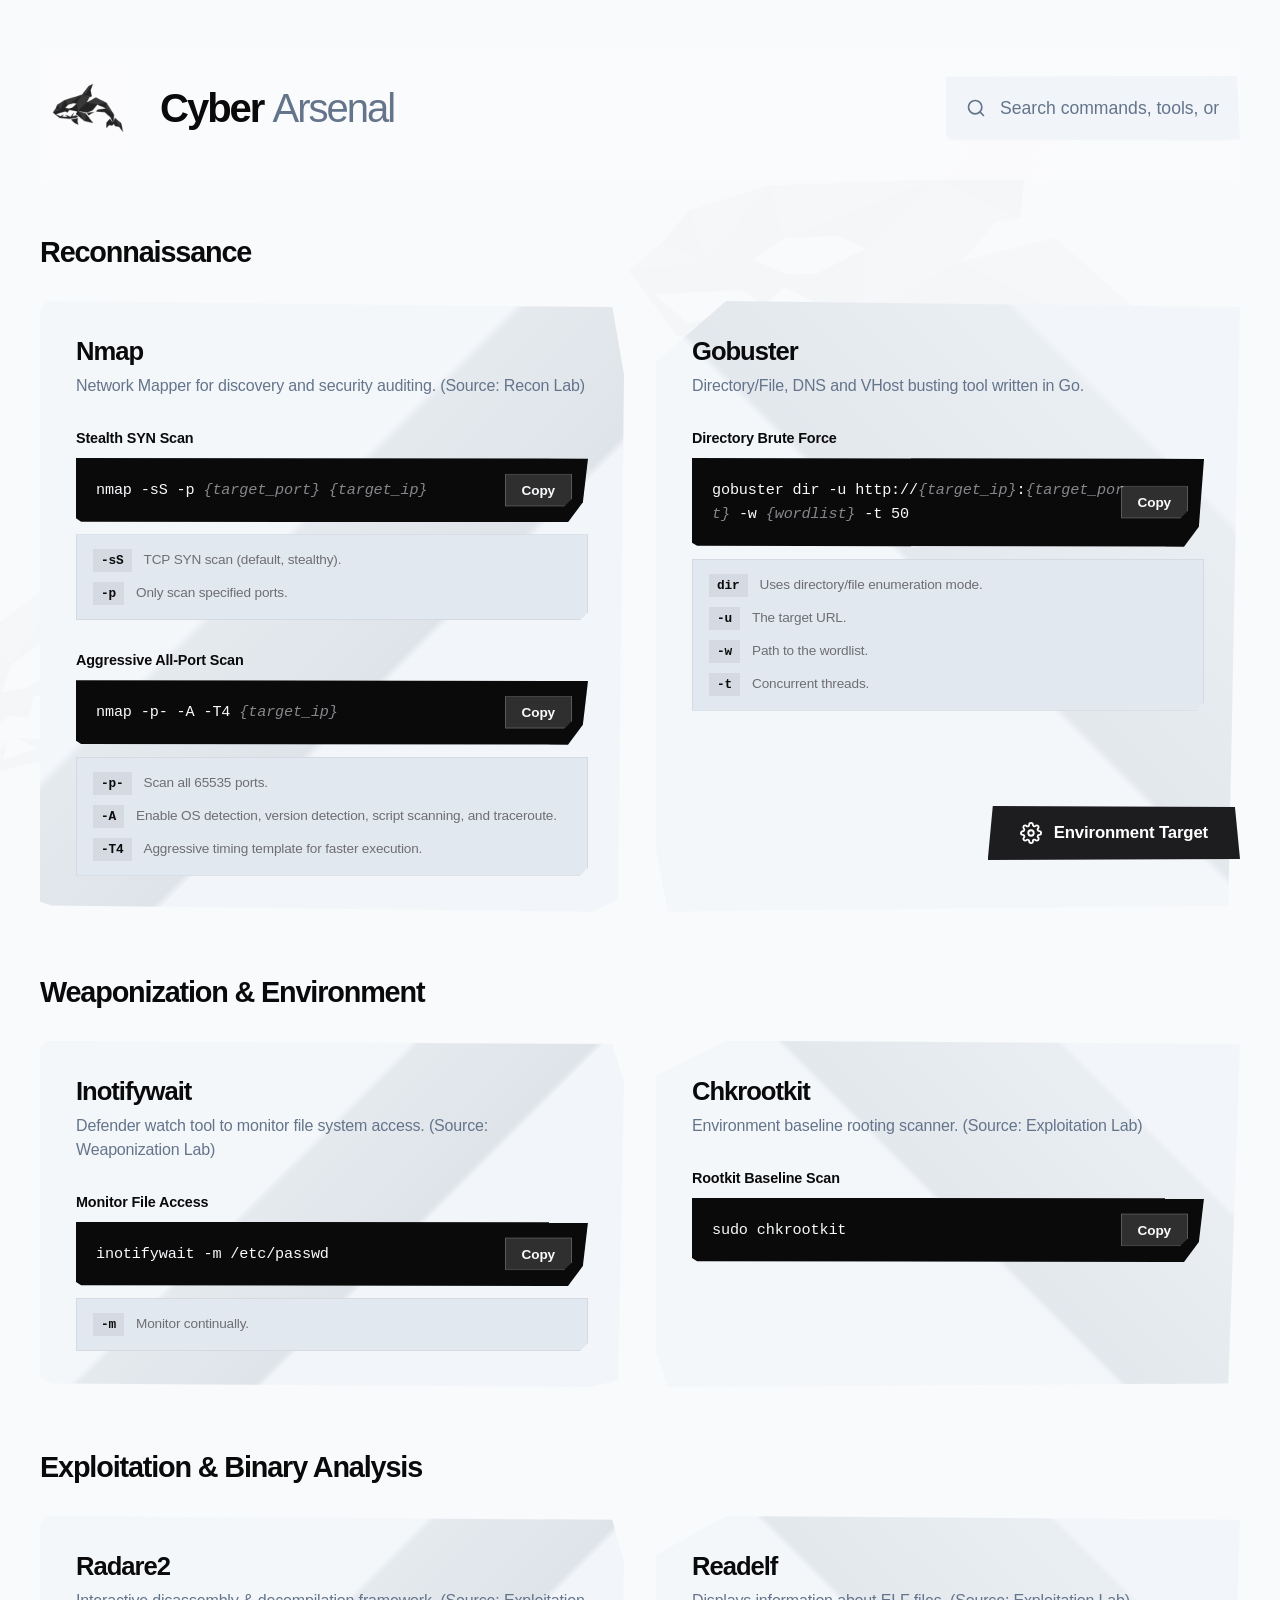
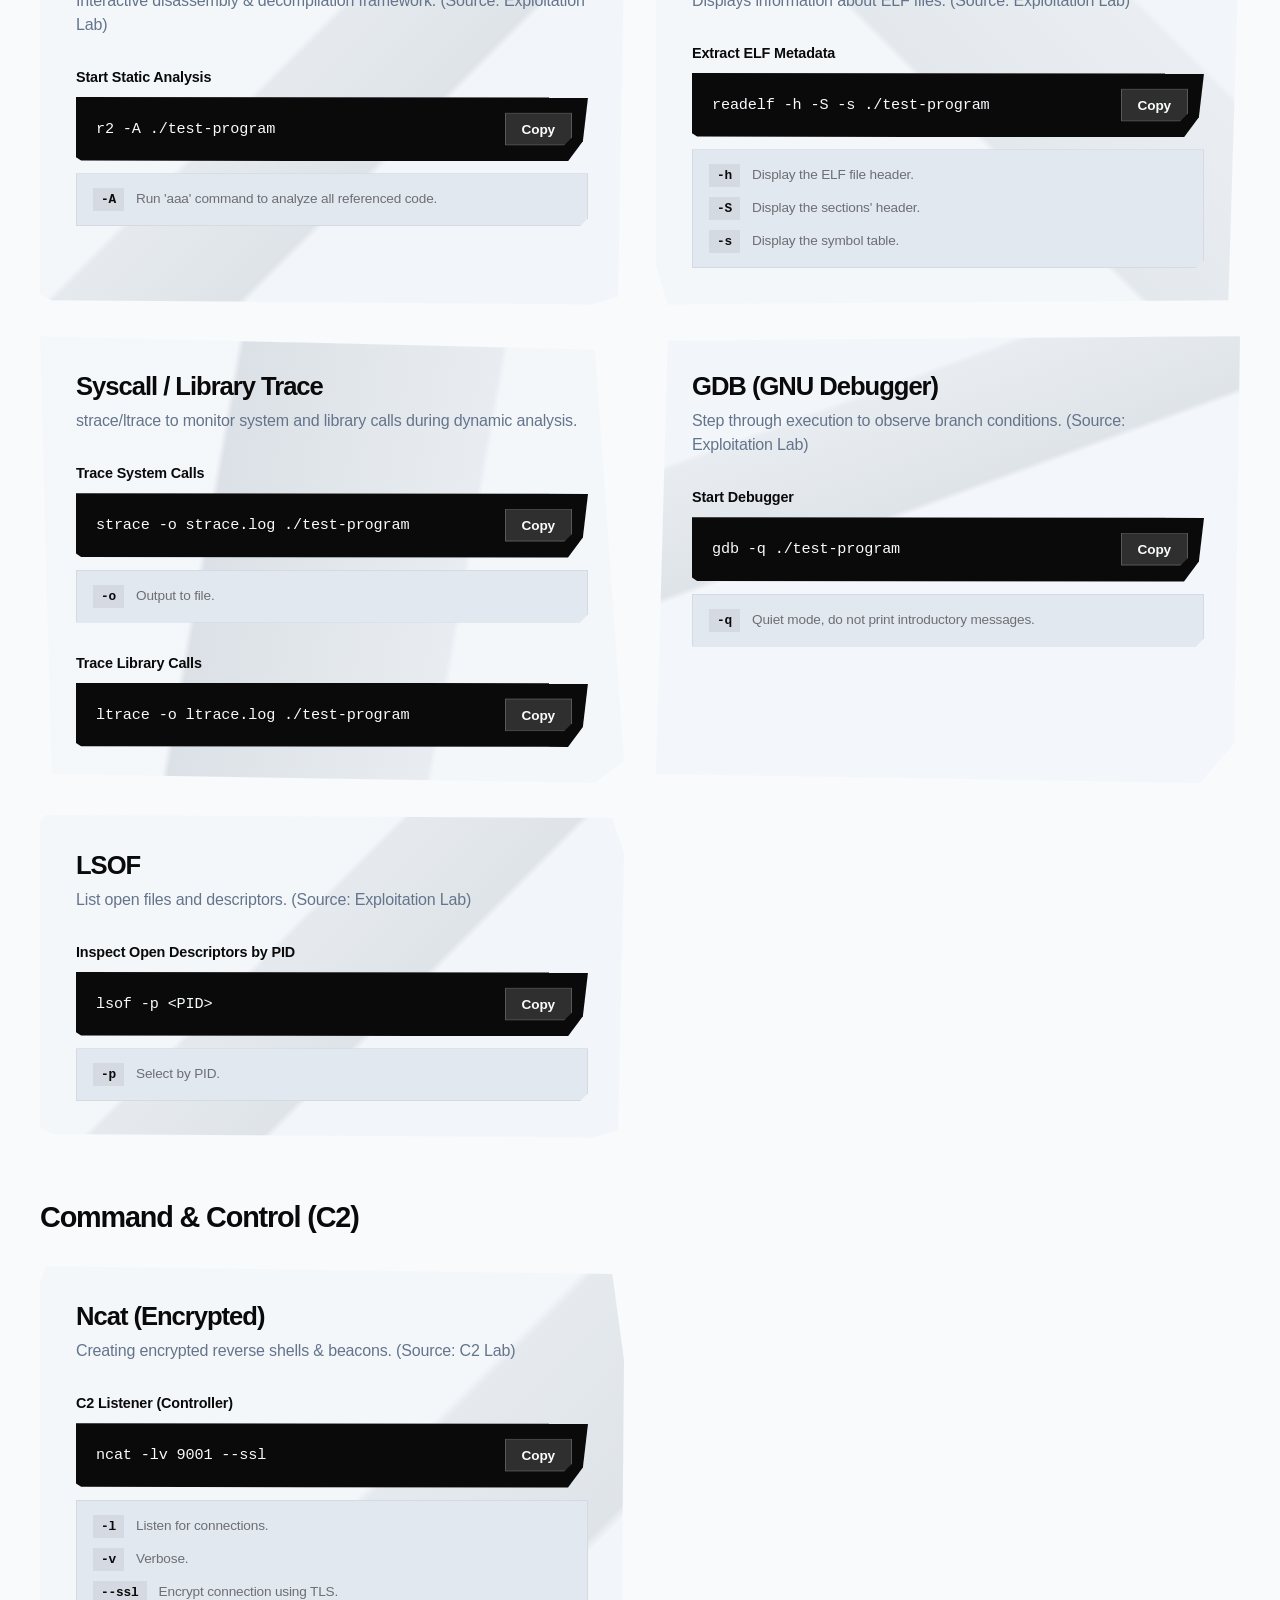
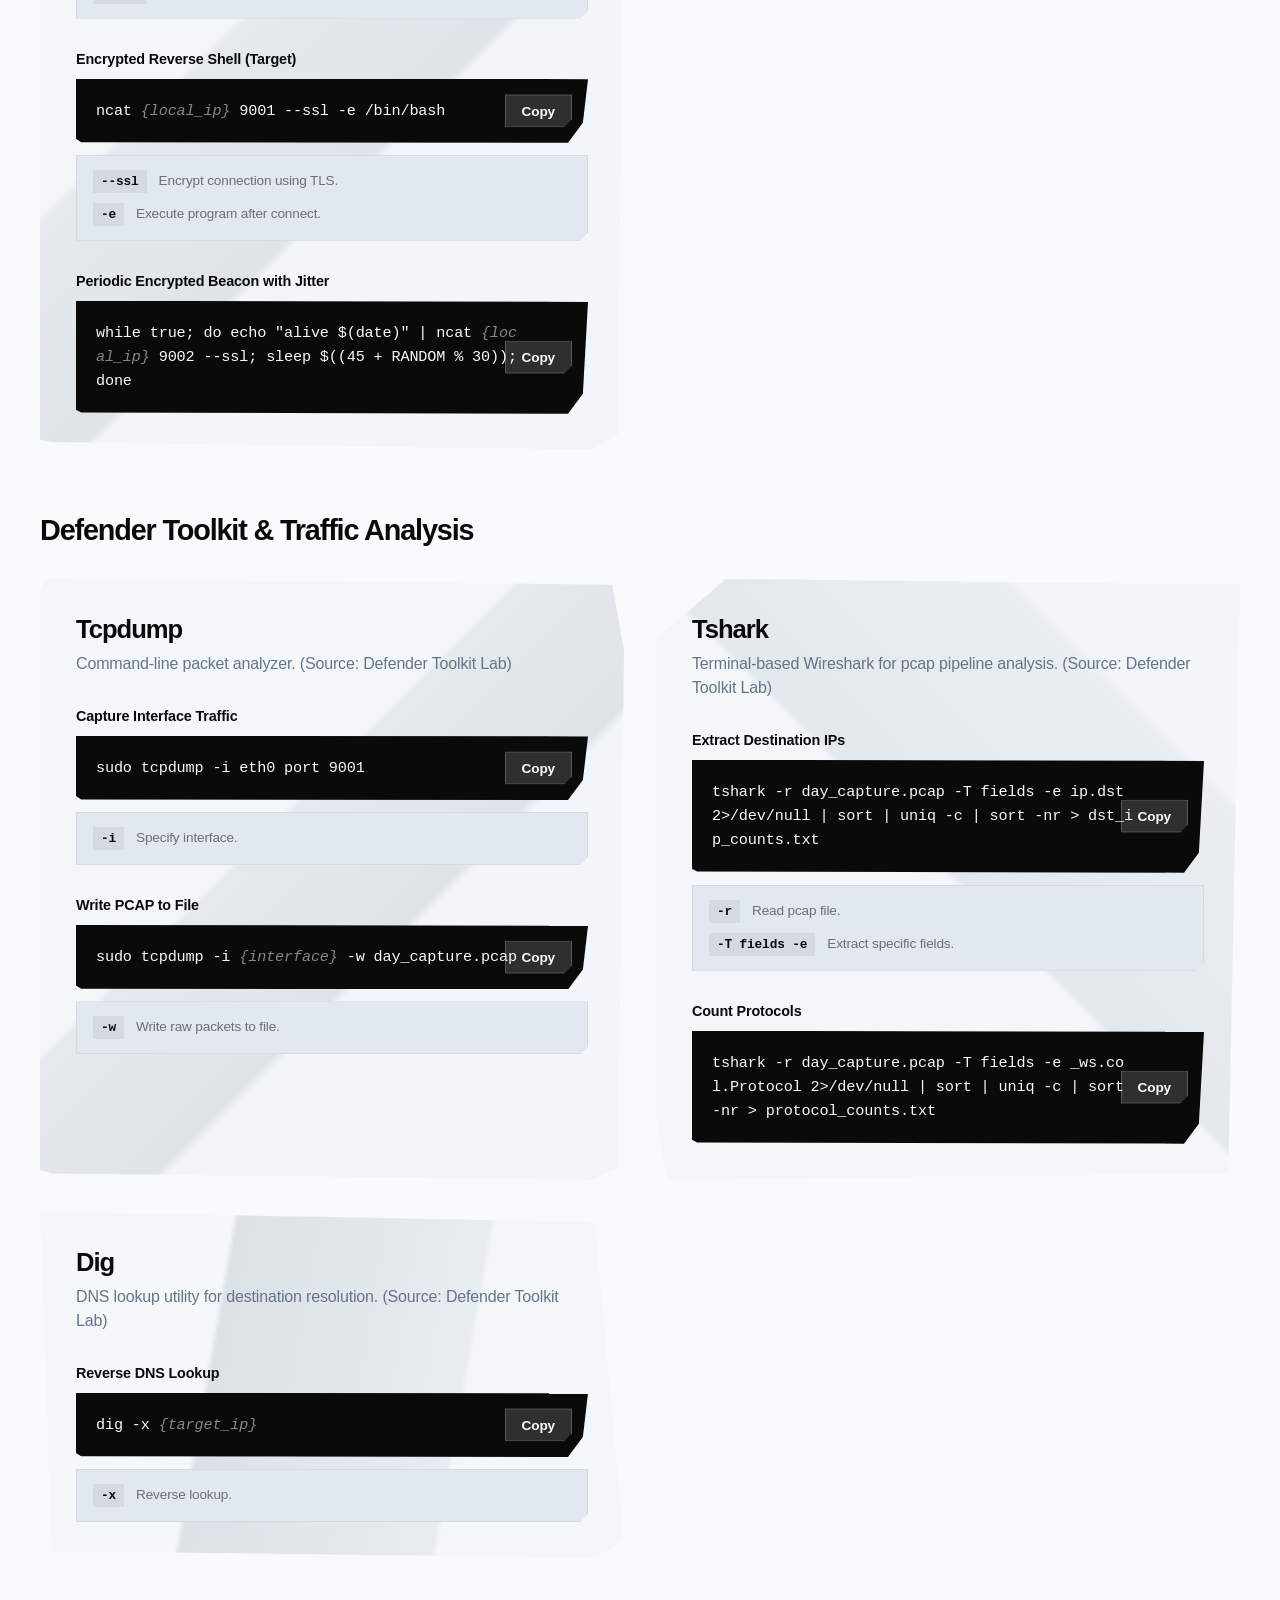
==== index.html @ f86ede05 "Checkpoint: Finalized Orca Origami Stealth Architecture" ====
<!DOCTYPE html>
<html lang="en">
<head>
    <meta charset="UTF-8">
    <meta name="viewport" content="width=device-width, initial-scale=1.0">
    <title>Cyber Arsenal</title>
    <!-- Brand Favicon -->
    <link rel="icon" type="image/png" href="assets/logo.png">
    
    <!-- Modern Fonts: Inter mimicking San Francisco -->
    <link rel="preconnect" href="https://fonts.googleapis.com">
    <link rel="preconnect" href="https://fonts.gstatic.com" crossorigin>
    <link href="https://fonts.googleapis.com/css2?family=Inter:wght@300;400;500;600;700&display=swap" rel="stylesheet">
    <link id="theme-stylesheet" rel="stylesheet" href="css/style.css">
</head>
<body>
    <!-- Subtle gradient background -->
    <div class="apple-bg-effect"></div>

    <!-- Ambient Geometry Watermarks -->
    <div class="bg-watermark bg-watermark-1">
        <img src="assets/logo.png" alt="" />
    </div>
    <div class="bg-watermark bg-watermark-2">
        <img src="assets/logo.png" alt="" />
    </div>

    <!-- Floating Overlay System -->
    <div id="config-overlay" class="config-overlay">
        <!-- Sidebar: Global Targets now acts as Floating Panel -->
        <aside id="config-panel" class="sidebar frosted-glass">
            <div class="sidebar-header">
                <h1 class="logo">Cyber <span>Menu</span></h1>
                <p class="subtitle">Global Variables</p>
                <div class="header-divider"></div>
            </div>
            
            <div class="global-state-panel">
                <h2 class="panel-title">Environment Variables</h2>
                
                <div class="input-group">
                    <label for="target_ip">Target IP</label>
                    <div class="input-wrapper">
                        <input type="text" id="target_ip" placeholder="e.g. 10.10.10.5" />
                    </div>
                </div>
                
                <div class="input-group">
                    <label for="interface">Network Interface</label>
                    <div class="input-wrapper">
                        <input type="text" id="interface" placeholder="eth0 / tun0 / wlan0" />
                    </div>
                </div>
                
                <div class="input-group">
                    <label for="target_port">Target Port</label>
                    <div class="input-wrapper">
                        <input type="text" id="target_port" placeholder="80" />
                    </div>
                </div>
                
                <div class="input-group">
                    <label for="local_ip">Local IP (LHOST)</label>
                    <div class="input-wrapper">
                        <input type="text" id="local_ip" placeholder="10.10.14.8" />
                    </div>
                </div>
                
                <div class="input-group">
                    <label for="wordlist">Wordlist Path</label>
                    <div class="input-wrapper">
                        <input type="text" id="wordlist" placeholder="/usr/share/wordlists/rockyou.txt" />
                    </div>
                </div>
                
                <div class="input-group">
                    <label for="username">Target Username</label>
                    <div class="input-wrapper">
                        <input type="text" id="username" placeholder="admin" />
                    </div>
                </div>
            </div>
            
            <div class="sidebar-footer">
                <button id="reset-state" class="btn-apple-outline">Reset Environment</button>
            </div>
        </aside>
    </div>

    <!-- Main Application -->
    <div class="app-container">
        <!-- Main Content: Tool Arsenal -->
        <main class="main-content">
            <header class="main-header">
                <div class="brand-container">
                    <img src="assets/logo.png" alt="Cyber Arsenal Icon" class="brand-icon">
                    <div class="logo-main">Cyber <span>Arsenal</span></div>
                </div>
                
                <div class="search-container apple-search frosted-glass">
                    <svg class="search-icon" viewBox="0 0 24 24" fill="none" stroke="currentColor" stroke-width="2" stroke-linecap="round" stroke-linejoin="round"><circle cx="11" cy="11" r="8"></circle><line x1="21" y1="21" x2="16.65" y2="16.65"></line></svg>
                    <input type="text" id="search-tools" placeholder="Search commands, tools, or tags..." />
                </div>
            </header>
            
            <div class="arsenal-container" id="arsenal-container">
                <!-- Dynamically populated by JS -->
                <div class="loading-state">
                    Loading Arsenal Database...
                </div>
            </div>
        </main>
    </div>

    <!-- The Floating Access Point (Bottom Center) -->
    <button id="config-fab" class="config-fab">
        <svg viewBox="0 0 24 24" fill="none" stroke="currentColor" stroke-width="2" stroke-linecap="round" stroke-linejoin="round"><circle cx="12" cy="12" r="3"></circle><path d="M19.4 15a1.65 1.65 0 0 0 .33 1.82l.06.06a2 2 0 0 1 0 2.83 2 2 0 0 1-2.83 0l-.06-.06a1.65 1.65 0 0 0-1.82-.33 1.65 1.65 0 0 0-1 1.51V21a2 2 0 0 1-2 2 2 2 0 0 1-2-2v-.09A1.65 1.65 0 0 0 9 19.4a1.65 1.65 0 0 0-1.82.33l-.06.06a2 2 0 0 1-2.83 0 2 2 0 0 1 0-2.83l.06-.06a1.65 1.65 0 0 0 .33-1.82 1.65 1.65 0 0 0-1.51-1H3a2 2 0 0 1-2-2 2 2 0 0 1 2-2h.09A1.65 1.65 0 0 0 4.6 9a1.65 1.65 0 0 0-.33-1.82l-.06-.06a2 2 0 0 1 0-2.83 2 2 0 0 1 2.83 0l.06.06a1.65 1.65 0 0 0 1.82.33H9a1.65 1.65 0 0 0 1-1.51V3a2 2 0 0 1 2-2 2 2 0 0 1 2 2v.09a1.65 1.65 0 0 0 1 1.51 1.65 1.65 0 0 0 1.82-.33l.06-.06a2 2 0 0 1 2.83 0 2 2 0 0 1 0 2.83l-.06.06a1.65 1.65 0 0 0-.33 1.82V9a1.65 1.65 0 0 0 1.51 1H21a2 2 0 0 1 2 2 2 2 0 0 1-2 2h-.09a1.65 1.65 0 0 0-1.51 1z"></path></svg>
        Environment Target
    </button>

    <script src="js/app.js"></script>
</body>
</html>
---- css/style.css ----
:root {
    /* Orca Minimalist Aesthetic */
    --bg-light: #F8FAFC; 
    --surface-color: #F1F5F9; /* Sleek cool grey to make 3D folds visible */
    
    /* Typography Colors */
    --apple-text-dark: #0A0A0B; 
    --apple-text-gray: #64748B;
    --apple-text-light: #F1F5F9;
    
    /* UI Elements */
    --apple-border: rgba(10, 10, 11, 0.06);
    --apple-input-bg: #F1F5F9;
    --apple-blue: #0A192F; 
    --apple-blue-hover: #112240;
    
    /* Code Blocks */
    --code-bg: #0A0A0B; 
    --code-text: #F8FAFC;
    
    /* Fonts */
    --font-ui: -apple-system, BlinkMacSystemFont, "SF Pro Text", "SF Pro Display", "Segoe UI", Roboto, Helvetica, Arial, sans-serif;
    --font-code: "SF Mono", SFMono-Regular, Consolas, "Liberation Mono", Menlo, Courier, monospace;
    
    --transition: all 0.4s cubic-bezier(0.16, 1, 0.3, 1);
}

* {
    box-sizing: border-box;
    margin: 0;
    padding: 0;
    -webkit-font-smoothing: antialiased;
    -moz-osx-font-smoothing: grayscale;
}

body {
    background-color: var(--bg-light);
    color: var(--apple-text-dark);
    font-family: var(--font-ui);
    min-height: 100vh;
    position: relative;
    letter-spacing: -0.01em;
}

.apple-bg-effect {
    display: none; /* No artificial backgrounds, pure space */
}

/* --- Ambient Geometry Watermarks --- */
.bg-watermark {
    position: fixed;
    z-index: 0;
    pointer-events: none;
    opacity: 0.02; /* Incredibly faint stealth watermark */
    mix-blend-mode: multiply;
}

.bg-watermark-1 {
    top: -15%;
    right: -10%;
    transform: rotate(15deg);
}

.bg-watermark-1 img {
    width: 900px;
    height: auto;
}

.bg-watermark-2 {
    bottom: -10%;
    left: -15%;
    transform: rotate(-20deg);
}

.bg-watermark-2 img {
    width: 700px;
    height: auto;
}

.app-container {
    display: block;
    min-height: 100vh;
    width: 100%;
    position: relative;
    transition: filter 0.5s ease-in-out, transform 1s ease-in-out;
}

/* --- CONFIG OVERLAY --- */
.config-overlay {
    position: fixed;
    top: 0; left: 0; width: 100vw; height: 100vh;
    background: rgba(251, 251, 253, 0.6);
    backdrop-filter: blur(28px);
    -webkit-backdrop-filter: blur(28px);
    z-index: 200;
    display: flex;
    align-items: flex-end;
    justify-content: center;
    padding-bottom: 80px;
    opacity: 0;
    pointer-events: none;
    transition: opacity 0.5s cubic-bezier(0.16, 1, 0.3, 1);
}

body.config-open .config-overlay {
    opacity: 1;
    pointer-events: auto;
}

body.config-open {
    overflow: hidden;
}

/* --- FAB (Floating Action Button) --- */
.config-fab {
    position: fixed;
    bottom: 40px;
    right: 40px;
    background: #1D1D1F;
    color: #FFF;
    border: none;
    border-radius: 0;
    padding: 16px 32px;
    display: flex;
    align-items: center;
    gap: 12px;
    font-size: 1.05rem;
    font-weight: 600;
    filter: drop-shadow(6px 6px 0px var(--apple-blue));
    cursor: pointer;
    z-index: 100;
    transition: all 0.2s ease-out;
    font-family: var(--font-ui);
    letter-spacing: -0.01em;
    clip-path: polygon(2% 0%, 98% 2%, 100% 98%, 0% 100%);
}

.config-fab:hover {
    transform: translate(-4px, -4px);
    filter: drop-shadow(10px 10px 0px var(--apple-blue));
}

.config-fab:active {
    transform: translate(0, 0);
    filter: drop-shadow(0px 0px 0px var(--apple-blue));
}

.config-fab svg {
    width: 22px;
    height: 22px;
}

body.config-open .config-fab {
    opacity: 0;
    transform: translateY(30px) scale(0.9);
    pointer-events: none;
}

/* Barrel Roll Easter Egg */
.barrel-roll {
    animation: roll 1.5s cubic-bezier(0.25, 1, 0.5, 1);
}

@keyframes roll {
    0% { transform: rotate(0); }
    100% { transform: rotate(360deg); }
}

/* --- SIDEBAR AS FLOATING MODAL --- */
.sidebar {
    width: 400px;
    max-height: 80vh;
    display: flex;
    flex-direction: column;
    padding: 40px 32px;
    background: var(--surface-color);
    border: none;
    border-radius: 0;
    filter: drop-shadow(12px 12px 0px var(--apple-blue));
    clip-path: polygon(
        1% 1%, 99% -1%, 
        100% calc(100% - 32px), calc(100% - 24px) 100%, 
        -1% 99%, 2% calc(100% - 20px)
    );
    
    /* Animation origin from bottom right */
    transform: translateY(40px) scale(0.9);
    transform-origin: bottom center;
    opacity: 0;
    transition: all 0.5s cubic-bezier(0.16, 1, 0.3, 1);
}

body.config-open .sidebar {
    transform: translateY(0) scale(1);
    opacity: 1;
}

.sidebar-header {
    margin-bottom: 32px;
}

.logo {
    font-size: 1.4rem;
    font-weight: 700;
    letter-spacing: -0.03em;
    color: var(--apple-text-dark);
}

.logo span {
    font-weight: 400;
    color: var(--apple-text-gray);
}

.subtitle {
    font-size: 0.85rem;
    color: var(--apple-text-gray);
    margin-top: 4px;
    font-weight: 500;
}

.global-state-panel {
    flex-grow: 1;
    display: flex;
    flex-direction: column;
    gap: 20px;
    overflow-y: auto;
    padding-right: 12px;
    padding-bottom: 20px;
}

/* Custom Scrollbar - Mac Style */
::-webkit-scrollbar {
    width: 6px;
    height: 6px;
}
::-webkit-scrollbar-track {
    background: transparent; 
}
::-webkit-scrollbar-thumb {
    background: rgba(0,0,0,0.15); 
    border-radius: 10px;
}
::-webkit-scrollbar-thumb:hover {
    background: rgba(0,0,0,0.25); 
}

.panel-title {
    font-size: 0.75rem;
    font-weight: 600;
    text-transform: uppercase;
    letter-spacing: 0.06em;
    color: var(--apple-text-gray);
    margin-bottom: 8px;
}

.input-group {
    display: flex;
    flex-direction: column;
    gap: 8px;
}

.input-group label {
    font-size: 0.85rem;
    color: var(--apple-text-dark);
    font-weight: 600;
    padding-left: 2px;
}

.input-wrapper {
    position: relative;
    border-radius: 0;
    background: var(--apple-input-bg);
    border: 2px solid transparent; /* Hard border */
    transition: var(--transition);
    overflow: hidden;
    clip-path: polygon(0 0, 100% 0, 100% calc(100% - 8px), calc(100% - 8px) 100%, 0 100%);
}

.input-wrapper:focus-within {
    background: var(--surface-color);
    border-color: var(--apple-blue);
}

.input-wrapper input {
    width: 100%;
    background: transparent;
    border: none;
    color: var(--apple-text-dark);
    font-family: var(--font-code);
    font-size: 0.9rem;
    padding: 14px 16px;
    outline: none;
    font-weight: 500;
}

.input-wrapper input::placeholder {
    color: var(--apple-text-gray);
    opacity: 0.6;
    font-weight: 400;
}

.sidebar-footer {
    padding-top: 24px;
}

.btn-apple-outline {
    width: 100%;
    background: transparent;
    color: var(--apple-text-dark);
    border: 2px solid var(--apple-text-dark);
    border-radius: 0;
    padding: 12px;
    font-size: 0.95rem;
    font-weight: 600;
    cursor: pointer;
    transition: all 0.2s ease-out;
    box-shadow: 4px 4px 0px var(--apple-text-dark);
    clip-path: polygon(0 0, 100% 0, 100% calc(100% - 10px), calc(100% - 10px) 100%, 0 100%);
}

.btn-apple-outline:hover {
    background: var(--apple-text-dark);
    color: var(--surface-color);
    transform: translate(-2px, -2px);
    box-shadow: 6px 6px 0px var(--apple-text-dark);
    border-color: var(--apple-text-dark);
}

/* --- MAIN CONTENT --- */
.main-content {
    max-width: 1400px;
    margin: 0 auto;
    display: flex;
    flex-direction: column;
    overflow-y: visible; /* no longer inner scroll */
    padding: 48px 40px;
}

.main-header {
    margin-bottom: 56px;
    position: sticky;
    top: 0;
    z-index: 20;
    padding-top: 12px;
    padding-bottom: 24px;
    display: flex;
    justify-content: space-between;
    align-items: center;
    background: var(--bg-light);
    background: rgba(251, 251, 253, 0.85);
    backdrop-filter: blur(20px);
}

.brand-container {
    display: flex;
    align-items: center;
    gap: 24px;
    user-select: none;
}

.brand-icon {
    width: 96px; /* Massive branding */
    height: 96px;
    border-radius: 0;
    mix-blend-mode: multiply; /* Ensures pure white icon background becomes literally transparent on our off-white app bg */
}

.logo-main {
    font-size: 2.5rem; /* Supersized to match */
    font-weight: 800;
    letter-spacing: -0.05em;
    color: var(--apple-text-dark);
}
.logo-main span {
    font-weight: 400;
    color: var(--apple-text-gray);
}

.search-container {
    display: flex;
    align-items: center;
    max-width: 640px;
    background: var(--surface-color);
    border-radius: 0;
    padding: 6px 20px;
    filter: drop-shadow(6px 6px 0px rgba(10, 25, 47, 0.1));
    border: none; /* Borders conflict with clip-path edges visually */
    transition: all 0.2s ease-out;
    clip-path: polygon(
        0% 2%, 99% 0%, 
        100% 98%, calc(100% - 12px) 100%, 
        1% 99%, 0% calc(100% - 6px)
    );
}

.search-container:focus-within {
    filter: drop-shadow(8px 8px 0px var(--apple-blue));
    transform: translate(-2px, -2px);
}

.search-icon {
    width: 20px;
    height: 20px;
    color: var(--apple-text-gray);
    margin-right: 14px;
}

.search-container input {
    flex-grow: 1;
    background: transparent;
    border: none;
    padding: 16px 0;
    color: var(--apple-text-dark);
    font-family: var(--font-ui);
    font-size: 1.1rem;
    font-weight: 500;
    outline: none;
}

.search-container input::placeholder {
    color: var(--apple-text-gray);
    font-weight: 400;
}

/* --- ARSENAL / TOOL CARDS --- */
.arsenal-container {
    display: flex;
    flex-direction: column;
    gap: 64px;
    padding-bottom: 120px;
}

.category-section {
    animation: simpleFade 0.6s ease-out backwards;
}

@keyframes simpleFade {
    0% { opacity: 0; }
}

.category-title {
    font-size: 1.8rem;
    font-weight: 700;
    color: var(--apple-text-dark);
    margin-bottom: 32px;
    letter-spacing: -0.04em;
}

.tools-grid {
    display: grid;
    grid-template-columns: repeat(auto-fill, minmax(500px, 1fr));
    gap: 32px;
}

/* Pure Apple Hardware Style Card -> Crumpled Origami Geometry */
.tool-card {
    background: var(--surface-color);
    border-radius: 0;
    padding: 36px;
    transition: all 0.2s ease-out;
    filter: drop-shadow(8px 8px 0px rgba(10, 25, 47, 0.05));
    border: none;
    animation: cardEntrance 0.7s cubic-bezier(0.16, 1, 0.3, 1) backwards;
    animation-delay: var(--stagger-delay, 0ms);
    position: relative;
    /* Varied clip-paths applied via pure CSS :nth-child down below */
}

/* Base Origami Crease Plane */
.tool-card::before {
    content: '';
    position: absolute;
    top: 0; right: 0; bottom: 0; left: 0;
    pointer-events: none;
    z-index: 0;
    /* Varied crease gradients applied via CSS :nth-child down below */
}

/* --- THE ORIGAMI VARIATIONS (pseudo-random facets based on nth-card) --- */

/* V1: Right Side Fold (Standard) */
.tool-card:nth-child(4n+1) {
    clip-path: polygon(1% 0%, 98% 1%, 100% 12%, 99% 98%, calc(100% - 32px) 100%, 2% 99%, 0% calc(100% - 10px), 0% 2%);
}
.tool-card:nth-child(4n+1)::before {
    background: linear-gradient(135deg, rgba(255,255,255,0.2) 40%, rgba(10,25,47,0.05) 41%, rgba(10,25,47,0.08) 60%, rgba(255,255,255,0.1) 61%);
}
.tool-card:nth-child(4n+1):hover {
    filter: drop-shadow(12px 12px 0px var(--apple-blue));
    transform: translate(-4px, -4px);
}

/* V2: Top-Left Slash, Horizontal Folds */
.tool-card:nth-child(4n+2) {
    clip-path: polygon(0% 10%, 12% 0%, 100% 1%, 98% 99%, 2% 100%, 0% 90%);
}
.tool-card:nth-child(4n+2)::before {
    background: linear-gradient(45deg, rgba(255,255,255,0.2) 50%, rgba(10,25,47,0.06) 51%, rgba(10,25,47,0.03) 80%, rgba(255,255,255,0.1) 81%);
}
.tool-card:nth-child(4n+2):hover {
    filter: drop-shadow(-10px 10px 0px var(--apple-blue));
    transform: translate(4px, -4px); /* Shadow drops bottom-left, box goes top-right */
}

/* V3: Aggressive Slant, Steep Vertical Fold */
.tool-card:nth-child(4n+3) {
    clip-path: polygon(0% 0%, 95% 3%, 100% 95%, 95% 100%, 2% 98%);
}
.tool-card:nth-child(4n+3)::before {
    background: linear-gradient(100deg, rgba(255,255,255,0.25) 30%, rgba(10,25,47,0.09) 31%, rgba(10,25,47,0.04) 70%, rgba(255,255,255,0.2) 71%);
}
.tool-card:nth-child(4n+3):hover {
    filter: drop-shadow(10px -10px 0px var(--apple-blue));
    transform: translate(-4px, 4px); /* Shadow drops top-right, box goes bottom-left */
}

/* V4: Heavy Bottom Angle, Deep Cut */
.tool-card:nth-child(4n+4) {
    clip-path: polygon(2% 1%, 100% 0%, 99% calc(100% - 40px), calc(100% - 40px) 100%, 0% 98%);
}
.tool-card:nth-child(4n+4)::before {
    background: linear-gradient(160deg, rgba(255,255,255,0.1) 20%, rgba(10,25,47,0.04) 21%, rgba(10,25,47,0.08) 40%, rgba(255,255,255,0.15) 41%);
}
.tool-card:nth-child(4n+4):hover {
    filter: drop-shadow(-12px -10px 0px var(--apple-blue));
    transform: translate(6px, 5px); /* Shadow drops top-left, box goes bottom-right */
}

/* Force text and components above the crease shadow */
.tool-card > * {
    position: relative;
    z-index: 2;
}

@keyframes cardEntrance {
    0% { opacity: 0; transform: translateY(40px); }
}

.tool-header {
    margin-bottom: 32px;
}

.tool-name {
    font-size: 1.6rem;
    font-weight: 700;
    color: var(--apple-text-dark);
    margin-bottom: 8px;
    letter-spacing: -0.04em;
}

.tool-desc {
    font-size: 1rem;
    color: var(--apple-text-gray);
    line-height: 1.5;
    font-weight: 400;
}

.command-block {
    margin-bottom: 32px;
}

.command-block:last-child {
    margin-bottom: 0;
}

.command-title {
    font-size: 0.9rem;
    font-weight: 600;
    color: var(--apple-text-dark);
    margin-bottom: 12px;
}

.command-snippet-container {
    position: relative;
    /* High contrast dark terminal block for tools */
    background: var(--code-bg);
    border-radius: 0;
    padding: 20px 64px 20px 20px;
    display: flex;
    align-items: center;
    border: none;
    clip-path: polygon(
        0% 0%, 100% 1%, 
        99% calc(100% - 20px), calc(100% - 20px) 100%, 
        1% 99%, 0% calc(100% - 4px)
    );
}

.command-text {
    font-family: var(--font-code);
    font-size: 0.95rem;
    color: var(--code-text);
    line-height: 1.6;
    word-break: break-all;
    font-weight: 500;
}

/* Flag Descriptions */
.command-flags {
    margin-top: 12px;
    padding: 14px 16px;
    background: #E2E8F0; /* Slightly darker than card surface to inset */
    border-radius: 0;
    font-size: 0.85rem;
    display: flex;
    flex-direction: column;
    gap: 10px;
    border: 1px solid rgba(0,0,0,0.06);
    clip-path: polygon(0 0, 100% 0, 100% calc(100% - 8px), calc(100% - 8px) 100%, 0 100%);
}

.flag-row {
    display: flex;
    gap: 12px;
    align-items: baseline;
}

.flag-name {
    font-family: var(--font-code);
    font-weight: 600;
    color: var(--apple-text-dark);
    font-size: 0.8rem;
    background: rgba(0,0,0,0.06);
    padding: 4px 8px;
    border-radius: 0;
    white-space: nowrap;
}

.flag-desc {
    color: #6E6E73;
    line-height: 1.5;
    font-weight: 400;
}

/* Dynamic Variables inside dark code block */
.dynamic-var {
    color: #38BDF8; /* Aquatic Neon Cyan */
    font-weight: 600;
}

.missing-var {
    color: #86868B;
    font-style: italic;
    font-weight: 400;
}

.copy-btn {
    position: absolute;
    right: 16px;
    top: 50%;
    transform: translateY(-50%);
    background: rgba(255,255,255,0.15);
    border: 1px solid rgba(255,255,255,0.2);
    color: var(--code-text);
    cursor: pointer;
    transition: all 0.2s ease-out;
    padding: 8px 16px;
    border-radius: 0;
    font-weight: 600;
    font-size: 0.85rem;
    letter-spacing: -0.01em;
    clip-path: polygon(0 0, 100% 0, 100% calc(100% - 8px), calc(100% - 8px) 100%, 0 100%);
}

.copy-btn::after {
    display: none;
}

.copy-btn:hover {
    background: var(--code-text);
    color: var(--code-bg);
}

.copy-btn:active {
    transform: translateY(-50%) translate(2px, 2px);
}

.copy-btn.copied {
    background: #38BDF8; /* Aquatic Cyan Success instead of apple green */
    color: #0A0A0B;
}

/* Apple-style floating notification - Simple and elegant */
.notification {
    position: fixed;
    bottom: 40px;
    left: 50%;
    transform: translateX(-50%) translateY(30px) scale(0.95);
    background: rgba(255, 255, 255, 0.95);
    backdrop-filter: blur(20px);
    border: 1px solid rgba(0,0,0,0.05);
    color: var(--apple-text-dark);
    padding: 16px 32px;
    border-radius: 30px;
    font-size: 1rem;
    font-weight: 600;
    opacity: 0;
    transition: all 0.5s cubic-bezier(0.16, 1, 0.3, 1);
    z-index: 100;
    box-shadow: 0 12px 40px rgba(0,0,0,0.12);
    display: flex;
    align-items: center;
    gap: 12px;
}

.notification::before {
    content: '';
    display: inline-block;
    width: 10px;
    height: 10px;
    background: #34C759;
    border-radius: 50%;
}

.notification.show {
    transform: translateX(-50%) translateY(0) scale(1);
    opacity: 1;
}

@media (max-width: 1200px) {
    .tools-grid { grid-template-columns: 1fr; }
}
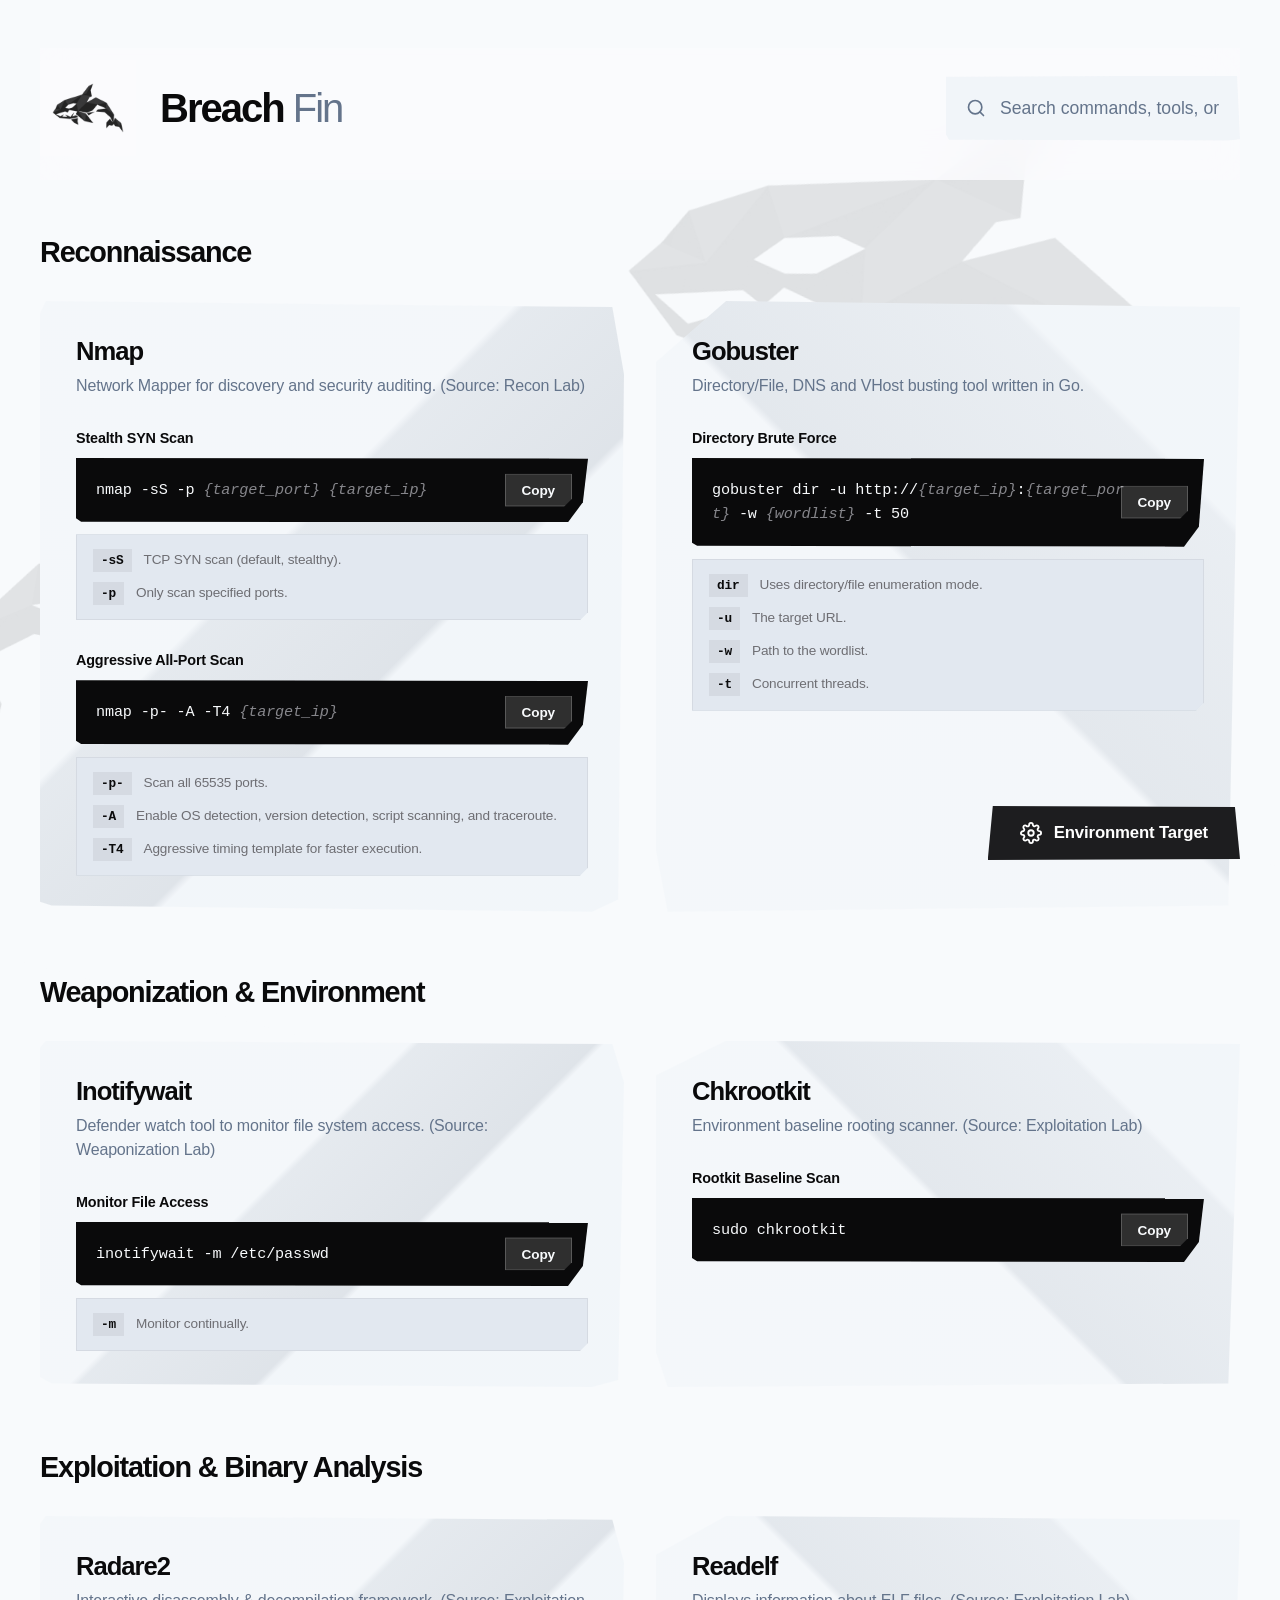
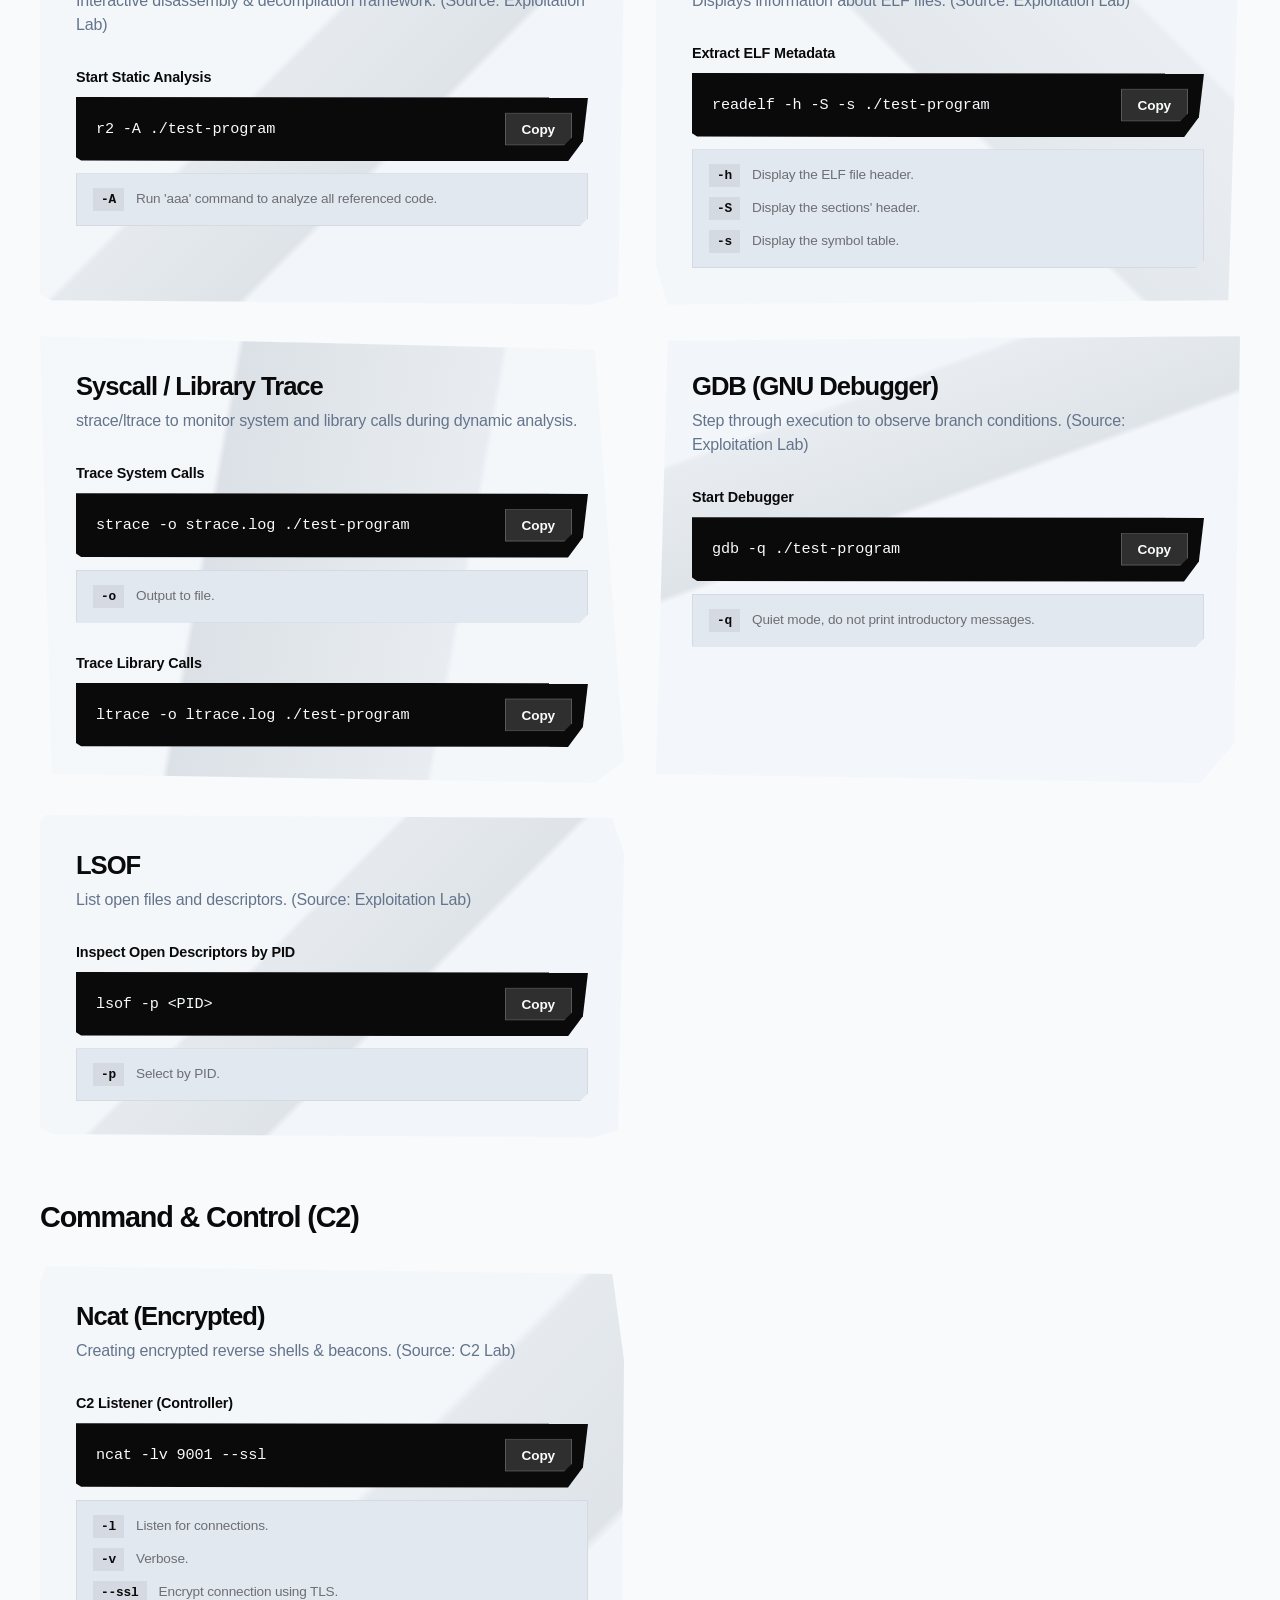
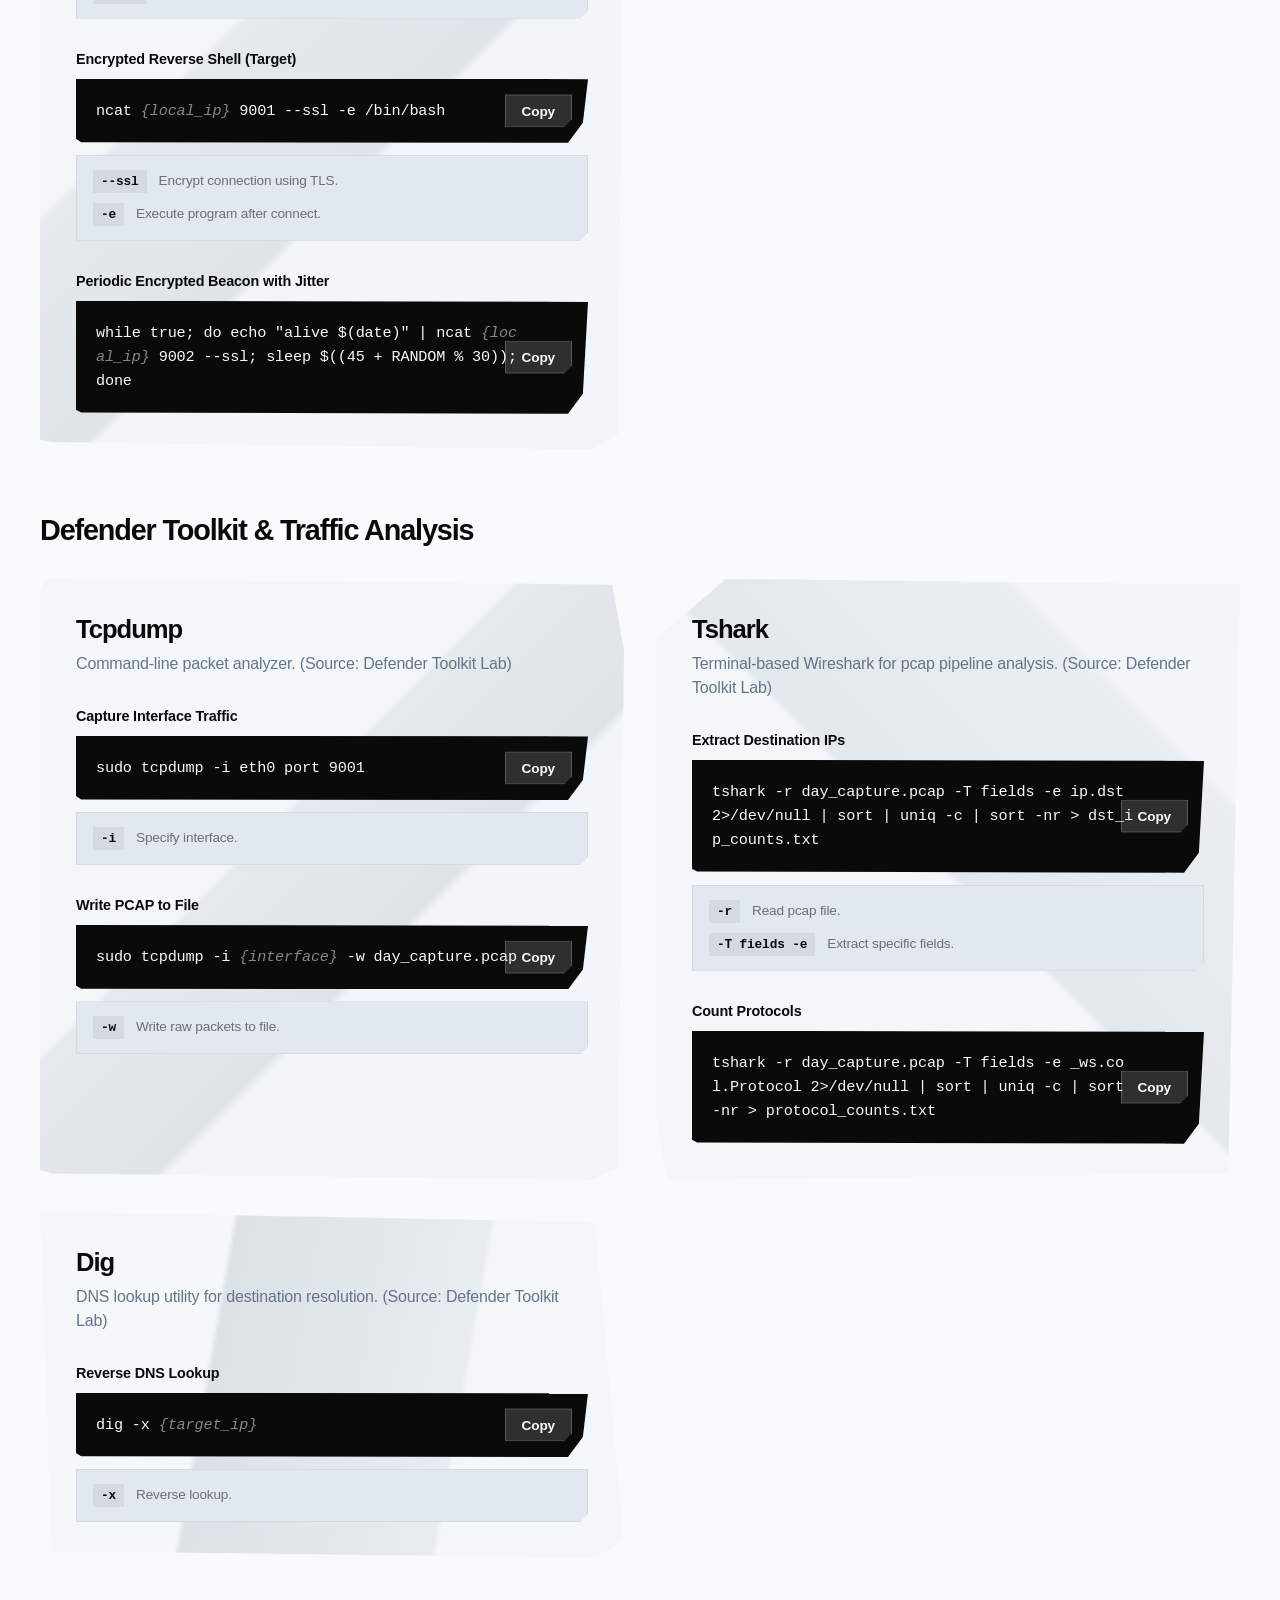
==== commit 27b4c774: "normalize comment text" ====
--- a/index.html
+++ b/index.html
@@ -3,21 +3,21 @@
 <head>
     <meta charset="UTF-8">
     <meta name="viewport" content="width=device-width, initial-scale=1.0">
-    <title>Cyber Arsenal</title>
-    <!-- Brand Favicon -->
+    <title>BreachFin</title>
+    <!-- Favicon -->
     <link rel="icon" type="image/png" href="assets/logo.png">
     
-    <!-- Modern Fonts: Inter mimicking San Francisco -->
+    <!-- Fonts -->
     <link rel="preconnect" href="https://fonts.googleapis.com">
     <link rel="preconnect" href="https://fonts.gstatic.com" crossorigin>
     <link href="https://fonts.googleapis.com/css2?family=Inter:wght@300;400;500;600;700&display=swap" rel="stylesheet">
     <link id="theme-stylesheet" rel="stylesheet" href="css/style.css">
 </head>
 <body>
-    <!-- Subtle gradient background -->
+    <!-- Background -->
     <div class="apple-bg-effect"></div>
 
-    <!-- Ambient Geometry Watermarks -->
+    <!-- Watermarks -->
     <div class="bg-watermark bg-watermark-1">
         <img src="assets/logo.png" alt="" />
     </div>
@@ -25,12 +25,12 @@
         <img src="assets/logo.png" alt="" />
     </div>
 
-    <!-- Floating Overlay System -->
+    <!-- Overlay -->
     <div id="config-overlay" class="config-overlay">
-        <!-- Sidebar: Global Targets now acts as Floating Panel -->
+        <!-- Sidebar -->
         <aside id="config-panel" class="sidebar frosted-glass">
             <div class="sidebar-header">
-                <h1 class="logo">Cyber <span>Menu</span></h1>
+                <h1 class="logo">Breach <span>Fin</span></h1>
                 <p class="subtitle">Global Variables</p>
                 <div class="header-divider"></div>
             </div>
@@ -87,14 +87,14 @@
         </aside>
     </div>
 
-    <!-- Main Application -->
+    <!-- App -->
     <div class="app-container">
-        <!-- Main Content: Tool Arsenal -->
+    <!-- Main content -->
         <main class="main-content">
             <header class="main-header">
                 <div class="brand-container">
-                    <img src="assets/logo.png" alt="Cyber Arsenal Icon" class="brand-icon">
-                    <div class="logo-main">Cyber <span>Arsenal</span></div>
+                    <img src="assets/logo.png" alt="BreachFin Icon" class="brand-icon">
+                    <div class="logo-main">Breach <span>Fin</span></div>
                 </div>
                 
                 <div class="search-container apple-search frosted-glass">
@@ -104,15 +104,15 @@
             </header>
             
             <div class="arsenal-container" id="arsenal-container">
-                <!-- Dynamically populated by JS -->
+                <!-- Dynamic content -->
                 <div class="loading-state">
-                    Loading Arsenal Database...
+                    Loading BreachFin Database...
                 </div>
             </div>
         </main>
     </div>
 
-    <!-- The Floating Access Point (Bottom Center) -->
+    <!-- Toggle button -->
     <button id="config-fab" class="config-fab">
         <svg viewBox="0 0 24 24" fill="none" stroke="currentColor" stroke-width="2" stroke-linecap="round" stroke-linejoin="round"><circle cx="12" cy="12" r="3"></circle><path d="M19.4 15a1.65 1.65 0 0 0 .33 1.82l.06.06a2 2 0 0 1 0 2.83 2 2 0 0 1-2.83 0l-.06-.06a1.65 1.65 0 0 0-1.82-.33 1.65 1.65 0 0 0-1 1.51V21a2 2 0 0 1-2 2 2 2 0 0 1-2-2v-.09A1.65 1.65 0 0 0 9 19.4a1.65 1.65 0 0 0-1.82.33l-.06.06a2 2 0 0 1-2.83 0 2 2 0 0 1 0-2.83l.06-.06a1.65 1.65 0 0 0 .33-1.82 1.65 1.65 0 0 0-1.51-1H3a2 2 0 0 1-2-2 2 2 0 0 1 2-2h.09A1.65 1.65 0 0 0 4.6 9a1.65 1.65 0 0 0-.33-1.82l-.06-.06a2 2 0 0 1 0-2.83 2 2 0 0 1 2.83 0l.06.06a1.65 1.65 0 0 0 1.82.33H9a1.65 1.65 0 0 0 1-1.51V3a2 2 0 0 1 2-2 2 2 0 0 1 2 2v.09a1.65 1.65 0 0 0 1 1.51 1.65 1.65 0 0 0 1.82-.33l.06-.06a2 2 0 0 1 2.83 0 2 2 0 0 1 0 2.83l-.06.06a1.65 1.65 0 0 0-.33 1.82V9a1.65 1.65 0 0 0 1.51 1H21a2 2 0 0 1 2 2 2 2 0 0 1-2 2h-.09a1.65 1.65 0 0 0-1.51 1z"></path></svg>
         Environment Target
--- a/css/style.css
+++ b/css/style.css
@@ -1,20 +1,20 @@
 :root {
-    /* Orca Minimalist Aesthetic */
+    /* Base colors */
     --bg-light: #F8FAFC; 
-    --surface-color: #F1F5F9; /* Sleek cool grey to make 3D folds visible */
+    --surface-color: #F1F5F9; /* Surface color */
     
-    /* Typography Colors */
+    /* Text colors */
     --apple-text-dark: #0A0A0B; 
     --apple-text-gray: #64748B;
     --apple-text-light: #F1F5F9;
     
-    /* UI Elements */
+    /* UI colors */
     --apple-border: rgba(10, 10, 11, 0.06);
     --apple-input-bg: #F1F5F9;
     --apple-blue: #0A192F; 
     --apple-blue-hover: #112240;
     
-    /* Code Blocks */
+    /* Code colors */
     --code-bg: #0A0A0B; 
     --code-text: #F8FAFC;
     
@@ -43,15 +43,15 @@
 }
 
 .apple-bg-effect {
-    display: none; /* No artificial backgrounds, pure space */
-}
-
-/* --- Ambient Geometry Watermarks --- */
+    display: none; /* Hidden layer */
+}
+
+/* Watermarks */
 .bg-watermark {
     position: fixed;
     z-index: 0;
     pointer-events: none;
-    opacity: 0.02; /* Incredibly faint stealth watermark */
+    opacity: 0.12; /* Layer opacity */
     mix-blend-mode: multiply;
 }
 
@@ -69,7 +69,7 @@
 .bg-watermark-2 {
     bottom: -10%;
     left: -15%;
-    transform: rotate(-20deg);
+    transform: rotate(15deg) scaleX(-1); /* Flipped image */
 }
 
 .bg-watermark-2 img {
@@ -85,7 +85,7 @@
     transition: filter 0.5s ease-in-out, transform 1s ease-in-out;
 }
 
-/* --- CONFIG OVERLAY --- */
+/* Overlay */
 .config-overlay {
     position: fixed;
     top: 0; left: 0; width: 100vw; height: 100vh;
@@ -111,7 +111,7 @@
     overflow: hidden;
 }
 
-/* --- FAB (Floating Action Button) --- */
+/* Toggle button */
 .config-fab {
     position: fixed;
     bottom: 40px;
@@ -156,7 +156,7 @@
     pointer-events: none;
 }
 
-/* Barrel Roll Easter Egg */
+/* Roll effect */
 .barrel-roll {
     animation: roll 1.5s cubic-bezier(0.25, 1, 0.5, 1);
 }
@@ -166,7 +166,7 @@
     100% { transform: rotate(360deg); }
 }
 
-/* --- SIDEBAR AS FLOATING MODAL --- */
+/* Sidebar */
 .sidebar {
     width: 400px;
     max-height: 80vh;
@@ -183,7 +183,7 @@
         -1% 99%, 2% calc(100% - 20px)
     );
     
-    /* Animation origin from bottom right */
+    /* Transform origin */
     transform: translateY(40px) scale(0.9);
     transform-origin: bottom center;
     opacity: 0;
@@ -228,7 +228,7 @@
     padding-bottom: 20px;
 }
 
-/* Custom Scrollbar - Mac Style */
+/* Scrollbar */
 ::-webkit-scrollbar {
     width: 6px;
     height: 6px;
@@ -270,7 +270,7 @@
     position: relative;
     border-radius: 0;
     background: var(--apple-input-bg);
-    border: 2px solid transparent; /* Hard border */
+    border: 2px solid transparent; /* Border */
     transition: var(--transition);
     overflow: hidden;
     clip-path: polygon(0 0, 100% 0, 100% calc(100% - 8px), calc(100% - 8px) 100%, 0 100%);
@@ -326,13 +326,13 @@
     border-color: var(--apple-text-dark);
 }
 
-/* --- MAIN CONTENT --- */
+/* Main content */
 .main-content {
     max-width: 1400px;
     margin: 0 auto;
     display: flex;
     flex-direction: column;
-    overflow-y: visible; /* no longer inner scroll */
+    overflow-y: visible; /* Outer scroll */
     padding: 48px 40px;
 }
 
@@ -359,14 +359,14 @@
 }
 
 .brand-icon {
-    width: 96px; /* Massive branding */
+    width: 96px; /* Icon size */
     height: 96px;
     border-radius: 0;
-    mix-blend-mode: multiply; /* Ensures pure white icon background becomes literally transparent on our off-white app bg */
+    mix-blend-mode: multiply; /* Blend mode */
 }
 
 .logo-main {
-    font-size: 2.5rem; /* Supersized to match */
+    font-size: 2.5rem; /* Text size */
     font-weight: 800;
     letter-spacing: -0.05em;
     color: var(--apple-text-dark);
@@ -384,7 +384,7 @@
     border-radius: 0;
     padding: 6px 20px;
     filter: drop-shadow(6px 6px 0px rgba(10, 25, 47, 0.1));
-    border: none; /* Borders conflict with clip-path edges visually */
+    border: none; /* No border */
     transition: all 0.2s ease-out;
     clip-path: polygon(
         0% 2%, 99% 0%, 
@@ -422,7 +422,7 @@
     font-weight: 400;
 }
 
-/* --- ARSENAL / TOOL CARDS --- */
+/* Tool cards */
 .arsenal-container {
     display: flex;
     flex-direction: column;
@@ -452,7 +452,7 @@
     gap: 32px;
 }
 
-/* Pure Apple Hardware Style Card -> Crumpled Origami Geometry */
+/* Card shape */
 .tool-card {
     background: var(--surface-color);
     border-radius: 0;
@@ -463,22 +463,22 @@
     animation: cardEntrance 0.7s cubic-bezier(0.16, 1, 0.3, 1) backwards;
     animation-delay: var(--stagger-delay, 0ms);
     position: relative;
-    /* Varied clip-paths applied via pure CSS :nth-child down below */
-}
-
-/* Base Origami Crease Plane */
+    /* Shape variant */
+}
+
+/* Card layer */
 .tool-card::before {
     content: '';
     position: absolute;
     top: 0; right: 0; bottom: 0; left: 0;
     pointer-events: none;
     z-index: 0;
-    /* Varied crease gradients applied via CSS :nth-child down below */
-}
-
-/* --- THE ORIGAMI VARIATIONS (pseudo-random facets based on nth-card) --- */
-
-/* V1: Right Side Fold (Standard) */
+    /* Gradient variant */
+}
+
+/* Card variants */
+
+/* Variant 1 */
 .tool-card:nth-child(4n+1) {
     clip-path: polygon(1% 0%, 98% 1%, 100% 12%, 99% 98%, calc(100% - 32px) 100%, 2% 99%, 0% calc(100% - 10px), 0% 2%);
 }
@@ -490,7 +490,7 @@
     transform: translate(-4px, -4px);
 }
 
-/* V2: Top-Left Slash, Horizontal Folds */
+/* Variant 2 */
 .tool-card:nth-child(4n+2) {
     clip-path: polygon(0% 10%, 12% 0%, 100% 1%, 98% 99%, 2% 100%, 0% 90%);
 }
@@ -499,10 +499,10 @@
 }
 .tool-card:nth-child(4n+2):hover {
     filter: drop-shadow(-10px 10px 0px var(--apple-blue));
-    transform: translate(4px, -4px); /* Shadow drops bottom-left, box goes top-right */
-}
-
-/* V3: Aggressive Slant, Steep Vertical Fold */
+    transform: translate(4px, -4px); /* Hover offset */
+}
+
+/* Variant 3 */
 .tool-card:nth-child(4n+3) {
     clip-path: polygon(0% 0%, 95% 3%, 100% 95%, 95% 100%, 2% 98%);
 }
@@ -511,10 +511,10 @@
 }
 .tool-card:nth-child(4n+3):hover {
     filter: drop-shadow(10px -10px 0px var(--apple-blue));
-    transform: translate(-4px, 4px); /* Shadow drops top-right, box goes bottom-left */
-}
-
-/* V4: Heavy Bottom Angle, Deep Cut */
+    transform: translate(-4px, 4px); /* Hover offset */
+}
+
+/* Variant 4 */
 .tool-card:nth-child(4n+4) {
     clip-path: polygon(2% 1%, 100% 0%, 99% calc(100% - 40px), calc(100% - 40px) 100%, 0% 98%);
 }
@@ -523,10 +523,10 @@
 }
 .tool-card:nth-child(4n+4):hover {
     filter: drop-shadow(-12px -10px 0px var(--apple-blue));
-    transform: translate(6px, 5px); /* Shadow drops top-left, box goes bottom-right */
-}
-
-/* Force text and components above the crease shadow */
+    transform: translate(6px, 5px); /* Hover offset */
+}
+
+/* Content layer */
 .tool-card > * {
     position: relative;
     z-index: 2;
@@ -572,7 +572,7 @@
 
 .command-snippet-container {
     position: relative;
-    /* High contrast dark terminal block for tools */
+    /* Code block */
     background: var(--code-bg);
     border-radius: 0;
     padding: 20px 64px 20px 20px;
@@ -595,11 +595,11 @@
     font-weight: 500;
 }
 
-/* Flag Descriptions */
+/* Flag rows */
 .command-flags {
     margin-top: 12px;
     padding: 14px 16px;
-    background: #E2E8F0; /* Slightly darker than card surface to inset */
+    background: #E2E8F0; /* Panel fill */
     border-radius: 0;
     font-size: 0.85rem;
     display: flex;
@@ -632,9 +632,9 @@
     font-weight: 400;
 }
 
-/* Dynamic Variables inside dark code block */
+/* Dynamic values */
 .dynamic-var {
-    color: #38BDF8; /* Aquatic Neon Cyan */
+    color: #38BDF8; /* Accent color */
     font-weight: 600;
 }
 
@@ -676,11 +676,11 @@
 }
 
 .copy-btn.copied {
-    background: #38BDF8; /* Aquatic Cyan Success instead of apple green */
+    background: #38BDF8; /* Success color */
     color: #0A0A0B;
 }
 
-/* Apple-style floating notification - Simple and elegant */
+/* Notification */
 .notification {
     position: fixed;
     bottom: 40px;
